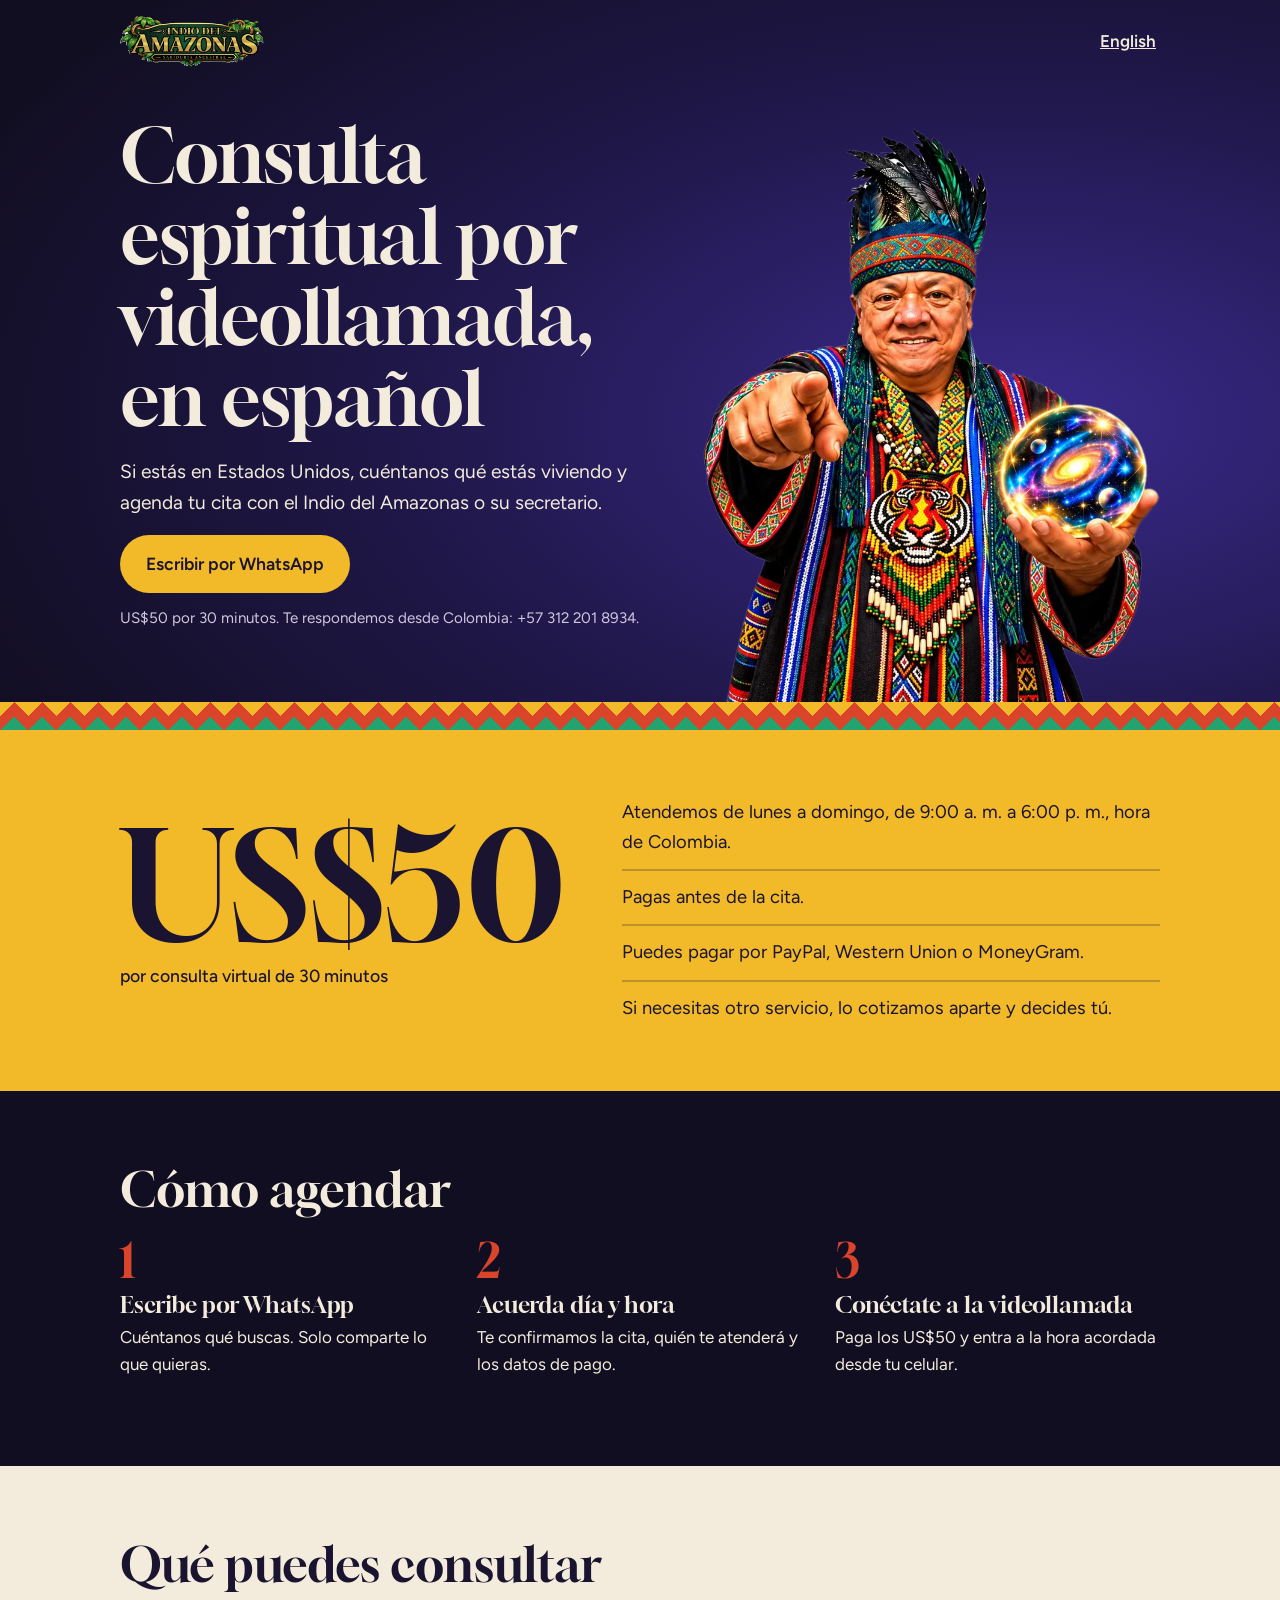
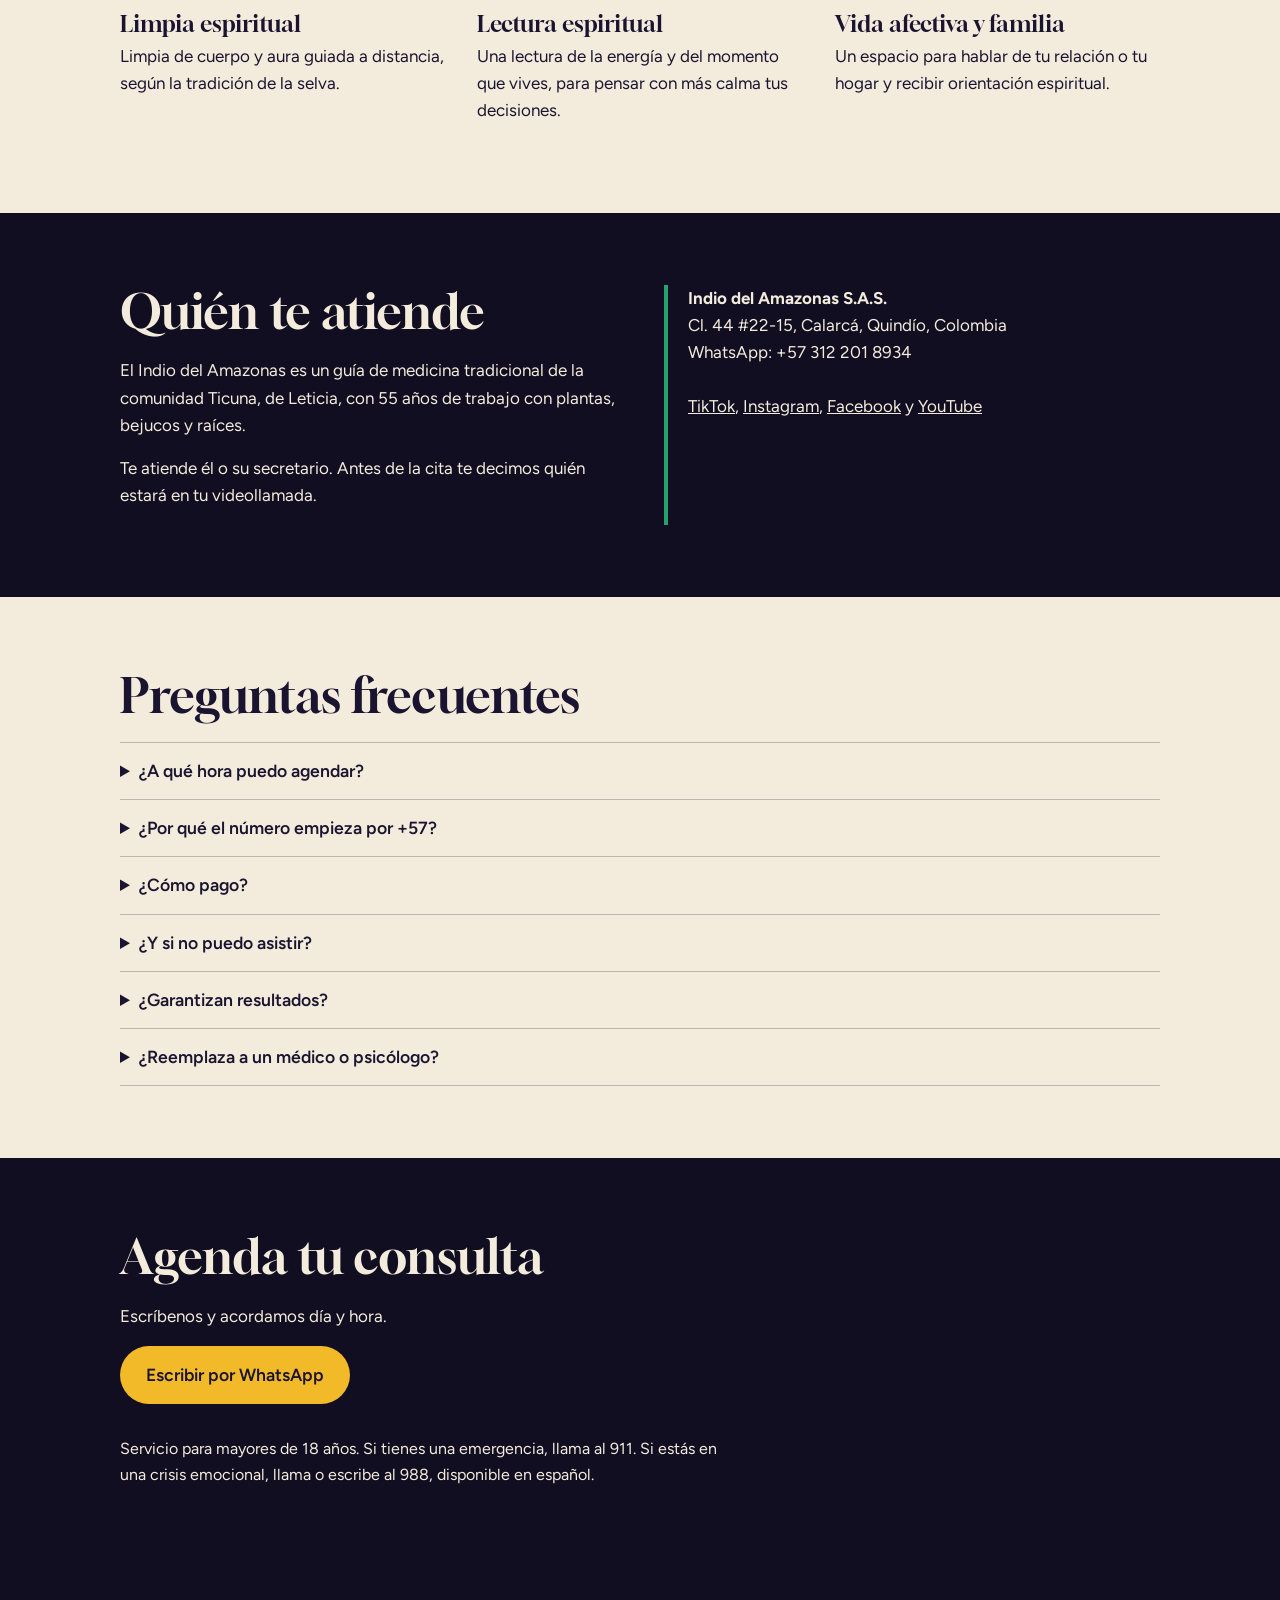
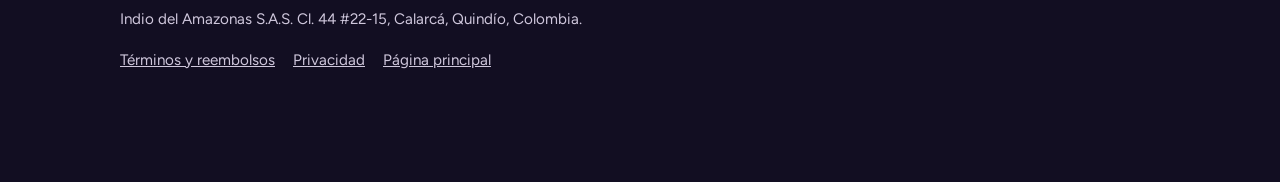
==== consulta-virtual/index.html @ 3871b072 "Agrega duración, horarios e idioma de atención a la landing Co-Authored-By: Claude Opus 5.5 <noreply" ====
<!doctype html>
<html lang="es"><head><meta charset="utf-8"><meta name="viewport" content="width=device-width, initial-scale=1, viewport-fit=cover"><link rel="icon" href="/favicon.ico" sizes="any"><link rel="preconnect" href="https://fonts.googleapis.com"><link rel="preconnect" href="https://fonts.gstatic.com" crossorigin><link href="https://fonts.googleapis.com/css2?family=Gloock&family=Figtree:wght@400;500;600&display=swap" rel="stylesheet"><link rel="stylesheet" href="/consulta-virtual/landing.css">
<script async src="https://www.googletagmanager.com/gtag/js?id=G-R9TDVDB106"></script>
<script>
window.dataLayer=window.dataLayer||[];function gtag(){dataLayer.push(arguments);}
gtag('js',new Date());gtag('config','G-R9TDVDB106');
document.addEventListener('click',function(e){var a=e.target.closest&&e.target.closest('a[href*="wa.me"]');if(!a)return;
gtag('event','contacto_whatsapp',{origen:a.dataset.origen||'landing_us',campana:'US-G1'});});
</script>
<title>Consulta espiritual por videollamada | Indio del Amazonas</title>
<meta name="description" content="Consulta espiritual en español por videollamada para personas en Estados Unidos. US$50 por 30 minutos. Agenda por WhatsApp con el Indio del Amazonas.">
<link rel="canonical" href="https://indiodelamazonas.com/consulta-virtual/">
<link rel="alternate" hreflang="es" href="https://indiodelamazonas.com/consulta-virtual/">
<link rel="alternate" hreflang="en" href="https://indiodelamazonas.com/en/virtual-consultation/">
<meta property="og:title" content="Consulta espiritual por videollamada"><meta property="og:description" content="En español, US$50 por consulta. Agenda por WhatsApp."><meta property="og:image" content="https://indiodelamazonas.com/og-image.jpg"><meta property="og:url" content="https://indiodelamazonas.com/consulta-virtual/"><meta property="og:type" content="website">
</head><body>
<section class="hero"><div class="ancho">
<header class="cabecera"><a href="/"><img src="/consulta-virtual/logo.webp" alt="Indio del Amazonas" width="520" height="188"></a><a class="idioma" href="/en/virtual-consultation/" lang="en" hreflang="en">English</a></header>
<div class="hero-grid">
<div class="hero-txt">
<h1>Consulta espiritual por videollamada, en español</h1>
<p class="lead">Si estás en Estados Unidos, cuéntanos qué estás viviendo y agenda tu cita con el Indio del Amazonas o su secretario.</p>
<a class="btn" data-origen="hero" href="https://wa.me/573122018934?text=Hola%2C%20quiero%20agendar%20una%20consulta%20virtual.%20(US-G1)" target="_blank" rel="noopener">Escribir por WhatsApp</a>
<p class="bajo-btn">US$50 por 30 minutos. Te respondemos desde Colombia: +57 312 201 8934.</p>
</div>
<div class="hero-img"><img src="/consulta-virtual/indio.webp" alt="El Indio del Amazonas con tocado de plumas y collar de chaquira, señalando al frente y sosteniendo una esfera con la imagen de una galaxia" width="760" height="955" fetchpriority="high"></div>
</div></div></section>
<div class="chaquira" aria-hidden="true"></div>
<main>
<section class="precio" aria-label="Precio"><div class="ancho precio-grid">
<p class="cifra">US$50<small>por consulta virtual de 30 minutos</small></p>
<ul><li>Atendemos de lunes a domingo, de 9:00 a. m. a 6:00 p. m., hora de Colombia.</li><li>Pagas antes de la cita.</li><li>Puedes pagar por PayPal, Western Union o MoneyGram.</li><li>Si necesitas otro servicio, lo cotizamos aparte y decides tú.</li></ul>
</div></section>
<section class="seccion"><div class="ancho"><h2>Cómo agendar</h2>
<ol class="pasos">
<li><h3>Escribe por WhatsApp</h3><p>Cuéntanos qué buscas. Solo comparte lo que quieras.</p></li>
<li><h3>Acuerda día y hora</h3><p>Te confirmamos la cita, quién te atenderá y los datos de pago.</p></li>
<li><h3>Conéctate a la videollamada</h3><p>Paga los US$50 y entra a la hora acordada desde tu celular.</p></li>
</ol></div></section>
<section class="seccion claro"><div class="ancho"><h2>Qué puedes consultar</h2>
<div class="temas">
<article><h3>Limpia espiritual</h3><p>Limpia de cuerpo y aura guiada a distancia, según la tradición de la selva.</p></article>
<article><h3>Lectura espiritual</h3><p>Una lectura de la energía y del momento que vives, para pensar con más calma tus decisiones.</p></article>
<article><h3>Vida afectiva y familia</h3><p>Un espacio para hablar de tu relación o tu hogar y recibir orientación espiritual.</p></article>
</div></div></section>
<section class="seccion"><div class="ancho quien">
<div><h2>Quién te atiende</h2>
<p>El Indio del Amazonas es un guía de medicina tradicional de la comunidad Ticuna, de Leticia, con 55 años de trabajo con plantas, bejucos y raíces.</p>
<p>Te atiende él o su secretario. Antes de la cita te decimos quién estará en tu videollamada.</p></div>
<address class="ficha"><strong>Indio del Amazonas S.A.S.</strong>Cl. 44 #22-15, Calarcá, Quindío, Colombia<br>WhatsApp: +57 312 201 8934<br><br>
<a href="https://www.tiktok.com/@indiodelamazonasoficial" target="_blank" rel="noopener">TikTok</a>, <a href="https://www.instagram.com/indiodelamazonasoficial" target="_blank" rel="noopener">Instagram</a>, <a href="https://www.facebook.com/indiodelamazonasoficial" target="_blank" rel="noopener">Facebook</a> y <a href="https://www.youtube.com/@indiodelamazonas" target="_blank" rel="noopener">YouTube</a></address>
</div></section>
<section class="seccion claro"><div class="ancho"><h2>Preguntas frecuentes</h2>
<details><summary>¿A qué hora puedo agendar?</summary><p>De lunes a domingo, entre las 9:00 a. m. y las 6:00 p. m., hora de Colombia. Al agendar te confirmamos la hora en tu ciudad.</p></details>
<details><summary>¿Por qué el número empieza por +57?</summary><p>Es el código de Colombia, donde estamos. Si escribes por WhatsApp con internet, el mensaje no se cobra como llamada internacional.</p></details>
<details><summary>¿Cómo pago?</summary><p>Por PayPal, Western Union o MoneyGram. Te enviamos los datos por WhatsApp cuando la cita esté acordada. Las comisiones del envío las paga quien envía.</p></details>
<details><summary>¿Y si no puedo asistir?</summary><p>Si avisas con 24 horas de anticipación, puedes cambiar la fecha o pedir la devolución. Consulta los <a href="/consulta-virtual/terminos/">términos y reembolsos</a>.</p></details>
<details><summary>¿Garantizan resultados?</summary><p>No. Cada experiencia es personal y no prometemos un resultado específico.</p></details>
<details><summary>¿Reemplaza a un médico o psicólogo?</summary><p>No. Es un acompañamiento espiritual y de bienestar. No diagnostica ni trata enfermedades. No dejes ningún tratamiento médico por esta consulta.</p></details>
</div></section>
<section class="seccion cierre"><div class="ancho"><h2>Agenda tu consulta</h2><p>Escríbenos y acordamos día y hora.</p>
<a class="btn" data-origen="cierre" href="https://wa.me/573122018934?text=Hola%2C%20quiero%20agendar%20una%20consulta%20virtual.%20(US-G1)" target="_blank" rel="noopener">Escribir por WhatsApp</a>
<p class="aviso" style="margin-top:2rem">Servicio para mayores de 18 años. Si tienes una emergencia, llama al 911. Si estás en una crisis emocional, llama o escribe al 988, disponible en español.</p></div></section>
</main>
<footer><div class="ancho"><p>Indio del Amazonas S.A.S. Cl. 44 #22-15, Calarcá, Quindío, Colombia.</p><a href="/consulta-virtual/terminos/">Términos y reembolsos</a><a href="/privacidad/">Privacidad</a><a href="/">Página principal</a></div></footer>
<div class="fijo"><a class="btn" data-origen="fijo_movil" href="https://wa.me/573122018934?text=Hola%2C%20quiero%20agendar%20una%20consulta%20virtual.%20(US-G1)" target="_blank" rel="noopener">Escribir por WhatsApp</a></div>
</body></html>
---- consulta-virtual/landing.css ----
:root{--noche:#120e22;--indigo:#1f1748;--hueso:#f3ecdc;--tinta:#1a1430;--maiz:#f2b928;--achiote:#d9442b;--selva:#22a36f;--suave:#cfc7dc;
--display:"Gloock","Didot",Georgia,serif;--body:"Figtree",system-ui,-apple-system,"Segoe UI",sans-serif}
*{box-sizing:border-box}html{-webkit-text-size-adjust:100%;scroll-behavior:smooth}
body{margin:0;background:var(--noche);color:var(--hueso);font:400 1.0625rem/1.6 var(--body)}
img{display:block;max-width:100%;height:auto}
h1,h2,h3{font-family:var(--display);font-weight:400;line-height:1.1;margin:0}
h2{font-size:clamp(2rem,5vw,3rem);margin-bottom:1.25rem}
h3{font-size:1.45rem;margin-bottom:.4rem}
p{margin:0 0 1rem;max-width:62ch}
a{color:inherit}
:focus-visible{outline:3px solid var(--maiz);outline-offset:3px}
.ancho{width:min(1080px,100%);margin:0 auto;padding:0 20px}
.cabecera{padding:16px 0;display:flex;justify-content:space-between;align-items:center;gap:16px}
.idioma{font-weight:600;padding:10px 4px}
.cabecera img{height:52px;width:auto}
.hero{background:radial-gradient(90% 90% at 80% 60%,#3a2a8c 0%,var(--indigo) 55%,var(--noche) 100%);overflow:hidden}
.hero-grid{display:grid;grid-template-columns:1.1fr .9fr;gap:24px;align-items:end}
.hero-txt{padding:32px 0 72px;align-self:center}
h1{font-size:clamp(2.6rem,6.4vw,4.6rem);margin-bottom:1.1rem}
.lead{font-size:1.2rem;color:var(--hueso)}
.btn{display:inline-block;background:var(--maiz);color:var(--tinta);font-weight:600;font-size:1.1rem;text-decoration:none;padding:15px 26px;border-radius:999px;text-align:center}
.btn:hover{background:#ffd04f}
.bajo-btn{font-size:.95rem;color:var(--suave);margin:.8rem 0 0}
.chaquira{height:28px;background:
 linear-gradient(135deg,var(--maiz) 25%,transparent 25%) 0 0/28px 28px,
 linear-gradient(225deg,var(--maiz) 25%,transparent 25%) 0 0/28px 28px,
 linear-gradient(315deg,var(--selva) 25%,transparent 25%) 14px 0/28px 28px,
 linear-gradient(45deg,var(--selva) 25%,transparent 25%) 14px 0/28px 28px,
 var(--achiote)}
.precio{background:var(--maiz);color:var(--tinta);padding:56px 0}
.precio-grid{display:grid;grid-template-columns:auto 1fr;gap:56px;align-items:center}
.cifra{font-family:var(--display);font-size:clamp(5rem,15vw,9.5rem);line-height:.9}
.cifra small{display:block;font:500 1.1rem/1.3 var(--body);margin-top:.7rem}
.precio ul{list-style:none;margin:0;padding:0;font-size:1.15rem}
.precio li{padding:.75rem 0;border-top:2px solid rgba(26,20,48,.25)}
.precio li:first-child{border-top:0}
.seccion{padding:72px 0}
.claro{background:var(--hueso);color:var(--tinta)}
.pasos{list-style:none;counter-reset:p;margin:0;padding:0;display:grid;grid-template-columns:repeat(3,1fr);gap:32px}
.pasos li{counter-increment:p}
.pasos li::before{content:counter(p);display:block;font-family:var(--display);font-size:3rem;line-height:1;color:var(--achiote);margin-bottom:.5rem}
.temas{display:grid;grid-template-columns:repeat(3,1fr);gap:32px}
.quien{display:grid;grid-template-columns:1fr 1fr;gap:48px}
.ficha{font-style:normal;border-left:4px solid var(--selva);padding-left:20px}
.ficha strong{display:block}
details{border-top:1px solid rgba(26,20,48,.25);padding:14px 0}
details:last-of-type{border-bottom:1px solid rgba(26,20,48,.25)}
summary{cursor:pointer;font-weight:600;font-size:1.1rem}
details p{margin:.6rem 0 .2rem}
.aviso{font-size:1rem}
.cierre{text-align:left}
footer{padding:32px 0 110px;font-size:.95rem;color:var(--suave)}
footer a{margin-right:18px}
.fijo{display:none}
.legal{padding:40px 0 80px}.legal h1{font-size:clamp(2.2rem,6vw,3.2rem)}
.legal h2{font-size:1.5rem;margin:2rem 0 .6rem}
.legal li{margin-bottom:.5rem;max-width:62ch}
@media (max-width:760px){
 .hero-grid,.precio-grid,.quien{grid-template-columns:1fr}
 .hero-txt{padding:12px 0 8px}
 .hero-img{width:min(340px,86%);margin:8px auto 0}
 .precio-grid{gap:24px}
 .pasos,.temas{grid-template-columns:1fr;gap:28px}
 .seccion{padding:52px 0}
 .hero-txt .btn{display:none}
 .fijo{display:block;position:fixed;left:0;right:0;bottom:0;z-index:5;padding:10px 16px calc(10px + env(safe-area-inset-bottom));background:var(--noche);border-top:1px solid rgba(243,236,220,.2)}
 .fijo .btn{display:block}
}
@media (prefers-reduced-motion:reduce){html{scroll-behavior:auto}}
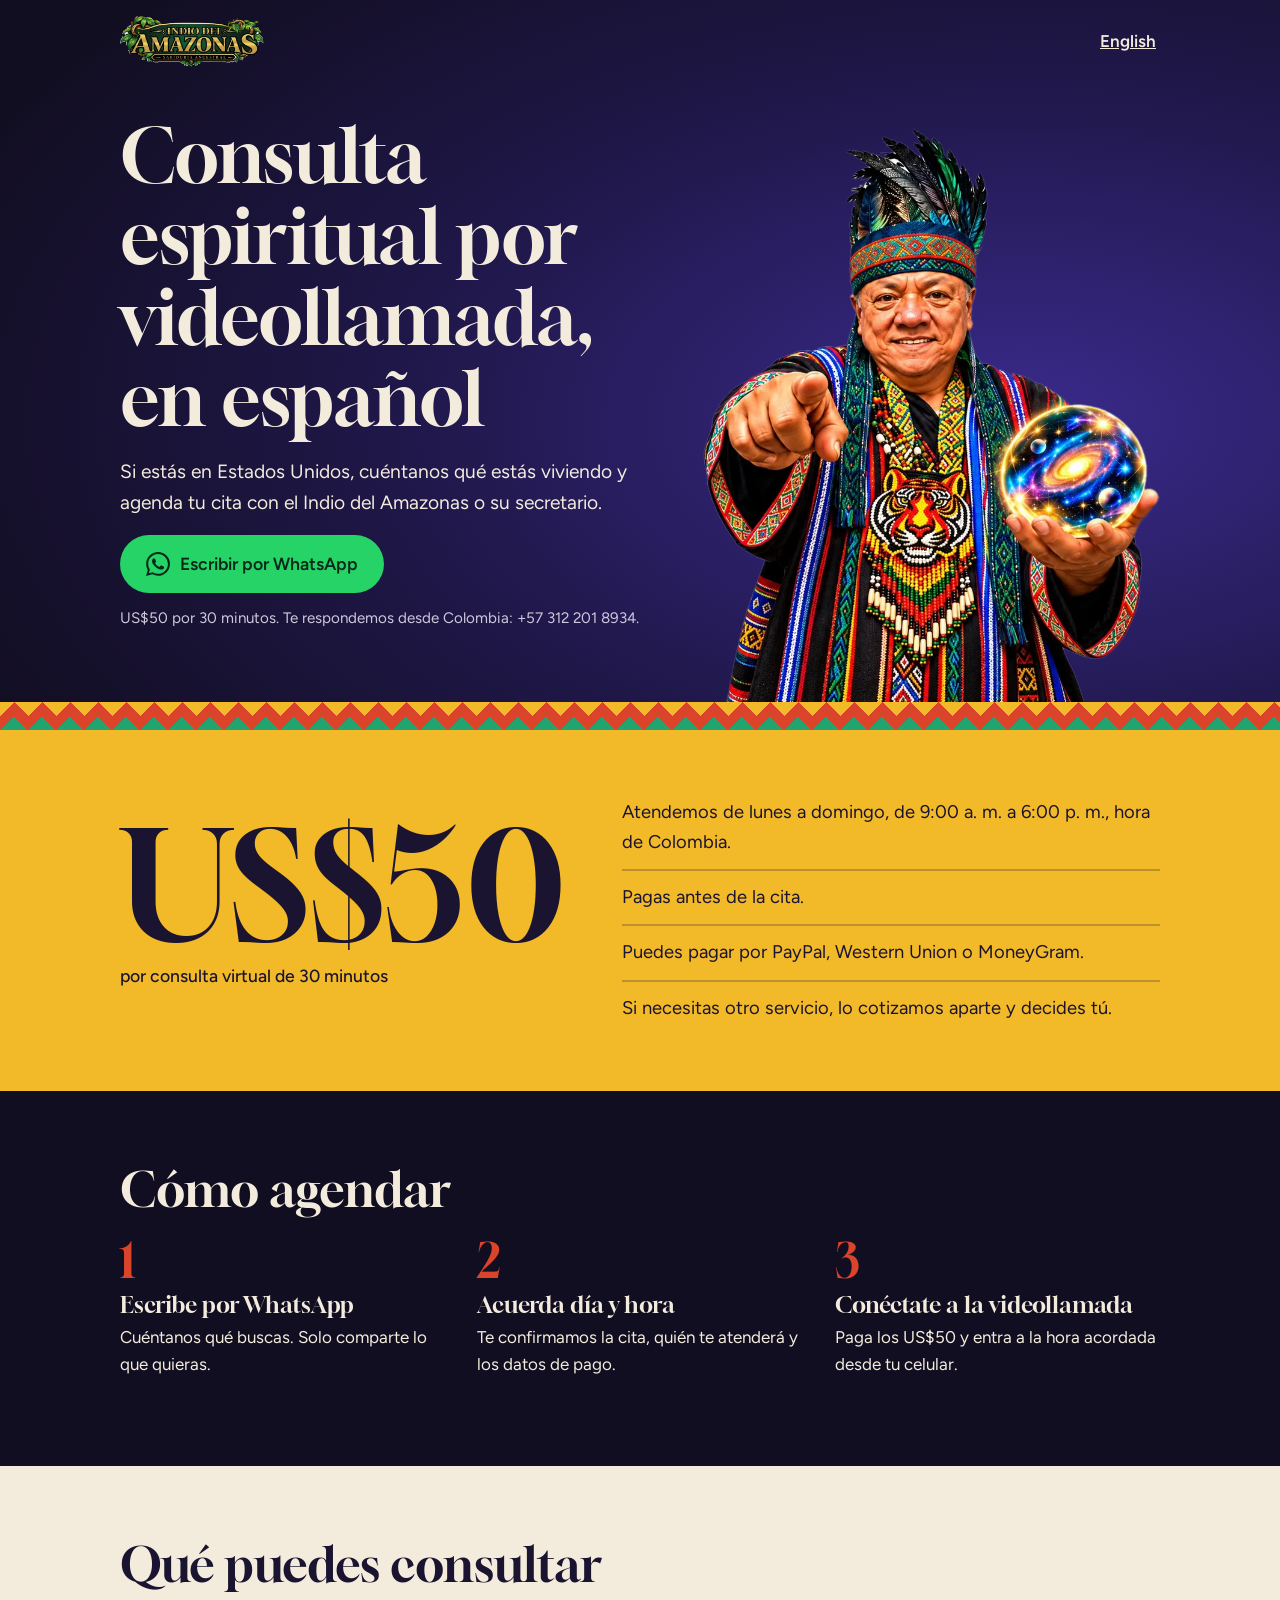
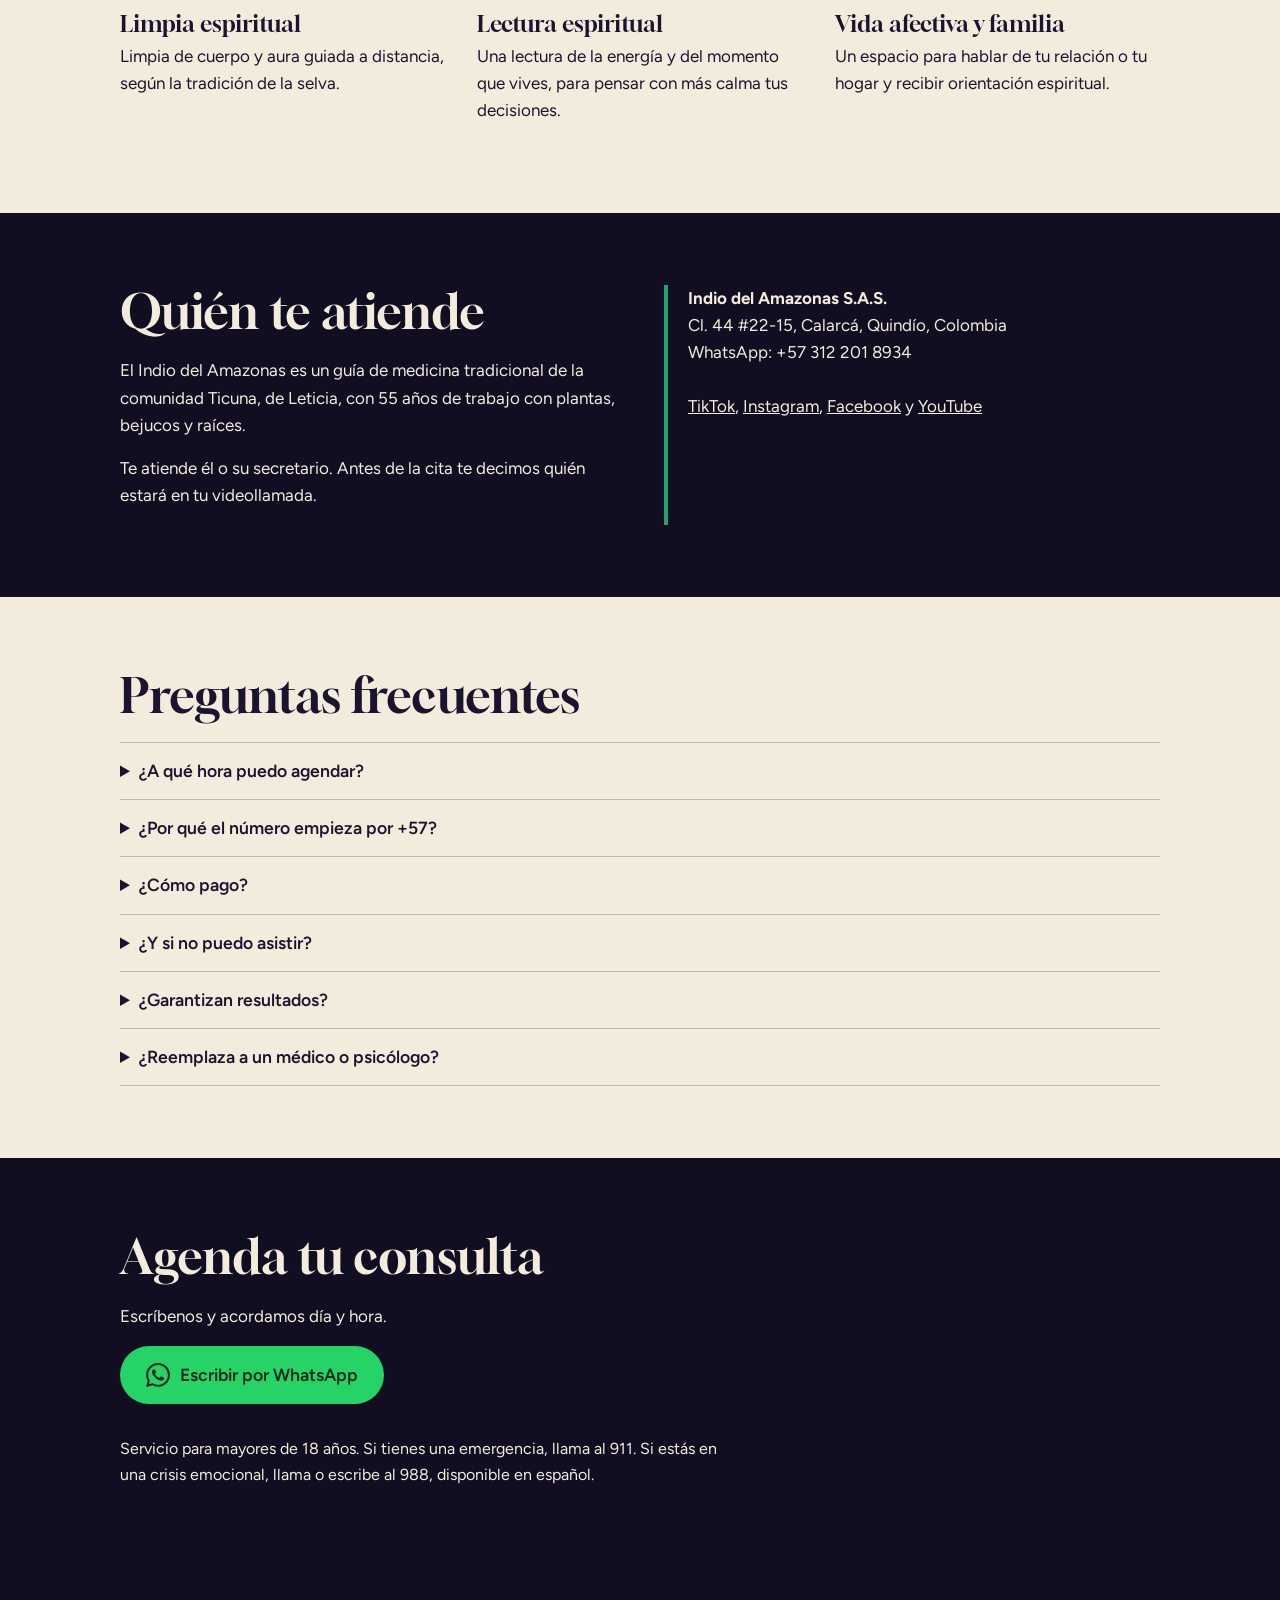
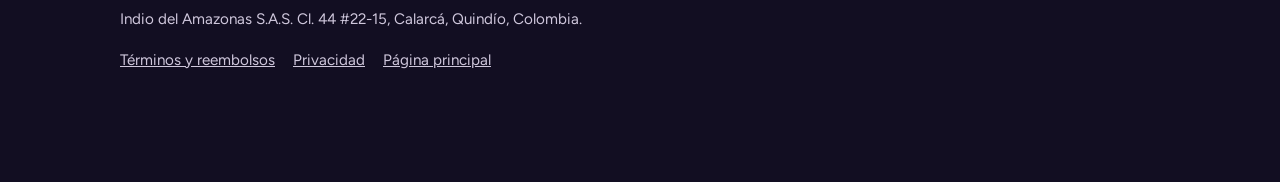
==== commit d4cd3def: "Botones de WhatsApp en verde con ícono en la landing de consulta virtual Co-Authored-By: Claude Opus" ====
--- a/consulta-virtual/index.html
+++ b/consulta-virtual/index.html
@@ -1,11 +1,45 @@
 <!doctype html>
-<html lang="es"><head><meta charset="utf-8"><meta name="viewport" content="width=device-width, initial-scale=1, viewport-fit=cover"><link rel="icon" href="/favicon.ico" sizes="any"><link rel="preconnect" href="https://fonts.googleapis.com"><link rel="preconnect" href="https://fonts.gstatic.com" crossorigin><link href="https://fonts.googleapis.com/css2?family=Gloock&family=Figtree:wght@400;500;600&display=swap" rel="stylesheet"><link rel="stylesheet" href="/consulta-virtual/landing.css">
-<script async src="https://www.googletagmanager.com/gtag/js?id=G-R9TDVDB106"></script>
+<html lang="es"><head>
+<!-- Google Tag Manager -->
 <script>
-window.dataLayer=window.dataLayer||[];function gtag(){dataLayer.push(arguments);}
-gtag('js',new Date());gtag('config','G-R9TDVDB106');
-document.addEventListener('click',function(e){var a=e.target.closest&&e.target.closest('a[href*="wa.me"]');if(!a)return;
-gtag('event','contacto_whatsapp',{origen:a.dataset.origen||'landing_us',campana:'US-G1'});});
+(function(w,d,s,l,i){
+  w[l]=w[l]||[];
+  w[l].push({'gtm.start':new Date().getTime(),event:'gtm.js'});
+  var f=d.getElementsByTagName(s)[0],
+      j=d.createElement(s),
+      dl=l!='dataLayer'?'&l='+l:'';
+  j.async=true;
+  j.src='https://www.googletagmanager.com/gtm.js?id='+i+dl;
+  f.parentNode.insertBefore(j,f);
+})(window,document,'script','dataLayer','GTM-WGWQJXWX');
+</script>
+<!-- End Google Tag Manager -->
+<meta charset="utf-8"><meta name="viewport" content="width=device-width, initial-scale=1, viewport-fit=cover"><link rel="icon" href="/favicon.ico" sizes="any"><link rel="preconnect" href="https://fonts.googleapis.com"><link rel="preconnect" href="https://fonts.gstatic.com" crossorigin><link href="https://fonts.googleapis.com/css2?family=Gloock&family=Figtree:wght@400;500;600&display=swap" rel="stylesheet"><link rel="stylesheet" href="/consulta-virtual/landing.css">
+<!-- Medición de WhatsApp mediante Google Tag Manager -->
+<script>
+window.dataLayer = window.dataLayer || [];
+
+document.addEventListener('click', function(e) {
+    var enlace = e.target.closest &&
+                 e.target.closest('a[href]');
+
+    if (!enlace) return;
+
+    var url = enlace.href;
+
+    if (
+        !url.includes('wa.me/') &&
+        !url.includes('api.whatsapp.com/')
+    ) return;
+
+    window.dataLayer.push({
+        event: 'contacto_whatsapp',
+        origen: enlace.dataset.origen || 'landing_us',
+        campana: 'US-G1',
+        enlace_url: url
+    });
+
+}, true);
 </script>
 <title>Consulta espiritual por videollamada | Indio del Amazonas</title>
 <meta name="description" content="Consulta espiritual en español por videollamada para personas en Estados Unidos. US$50 por 30 minutos. Agenda por WhatsApp con el Indio del Amazonas.">
@@ -14,13 +48,23 @@
 <link rel="alternate" hreflang="en" href="https://indiodelamazonas.com/en/virtual-consultation/">
 <meta property="og:title" content="Consulta espiritual por videollamada"><meta property="og:description" content="En español, US$50 por consulta. Agenda por WhatsApp."><meta property="og:image" content="https://indiodelamazonas.com/og-image.jpg"><meta property="og:url" content="https://indiodelamazonas.com/consulta-virtual/"><meta property="og:type" content="website">
 </head><body>
+<!-- Google Tag Manager (noscript) -->
+<noscript>
+  <iframe
+    src="https://www.googletagmanager.com/ns.html?id=GTM-WGWQJXWX"
+    height="0"
+    width="0"
+    style="display:none;visibility:hidden">
+  </iframe>
+</noscript>
+<!-- End Google Tag Manager (noscript) -->
 <section class="hero"><div class="ancho">
 <header class="cabecera"><a href="/"><img src="/consulta-virtual/logo.webp" alt="Indio del Amazonas" width="520" height="188"></a><a class="idioma" href="/en/virtual-consultation/" lang="en" hreflang="en">English</a></header>
 <div class="hero-grid">
 <div class="hero-txt">
 <h1>Consulta espiritual por videollamada, en español</h1>
 <p class="lead">Si estás en Estados Unidos, cuéntanos qué estás viviendo y agenda tu cita con el Indio del Amazonas o su secretario.</p>
-<a class="btn" data-origen="hero" href="https://wa.me/573122018934?text=Hola%2C%20quiero%20agendar%20una%20consulta%20virtual.%20(US-G1)" target="_blank" rel="noopener">Escribir por WhatsApp</a>
+<a class="btn btn-wa" data-origen="hero" href="https://wa.me/573122018934?text=Hola%2C%20quiero%20agendar%20una%20consulta%20virtual.%20(US-G1)" target="_blank" rel="noopener"><svg viewBox="0 0 24 24" aria-hidden="true" focusable="false"><path d="M17.472 14.382c-.297-.149-1.758-.867-2.03-.967-.273-.099-.471-.148-.67.15-.197.297-.767.966-.94 1.164-.173.199-.347.223-.644.075-.297-.15-1.255-.463-2.39-1.475-.883-.788-1.48-1.761-1.653-2.059-.173-.297-.018-.458.13-.606.134-.133.298-.347.446-.52.149-.174.198-.298.298-.497.099-.198.05-.371-.025-.52-.075-.149-.669-1.612-.916-2.207-.242-.579-.487-.5-.669-.51-.173-.008-.371-.01-.57-.01-.198 0-.52.074-.792.372-.272.297-1.04 1.016-1.04 2.479 0 1.462 1.065 2.875 1.213 3.074.149.198 2.096 3.2 5.077 4.487.709.306 1.262.489 1.694.625.712.227 1.36.195 1.871.118.571-.085 1.758-.719 2.006-1.413.248-.694.248-1.289.173-1.413-.074-.124-.272-.198-.57-.347m-5.421 7.403h-.004a9.87 9.87 0 01-5.031-1.378l-.361-.214-3.741.982.998-3.648-.235-.374a9.86 9.86 0 01-1.51-5.26c.001-5.45 4.436-9.884 9.888-9.884 2.64 0 5.122 1.03 6.988 2.898a9.825 9.825 0 012.893 6.994c-.003 5.45-4.437 9.884-9.885 9.884m8.413-18.297A11.815 11.815 0 0012.05 0C5.495 0 .16 5.335.157 11.892c0 2.096.547 4.142 1.588 5.945L.057 24l6.305-1.654a11.882 11.882 0 005.683 1.448h.005c6.554 0 11.89-5.335 11.893-11.893a11.821 11.821 0 00-3.48-8.413Z"/></svg><span>Escribir por WhatsApp</span></a>
 <p class="bajo-btn">US$50 por 30 minutos. Te respondemos desde Colombia: +57 312 201 8934.</p>
 </div>
 <div class="hero-img"><img src="/consulta-virtual/indio.webp" alt="El Indio del Amazonas con tocado de plumas y collar de chaquira, señalando al frente y sosteniendo una esfera con la imagen de una galaxia" width="760" height="955" fetchpriority="high"></div>
@@ -59,9 +103,9 @@
 <details><summary>¿Reemplaza a un médico o psicólogo?</summary><p>No. Es un acompañamiento espiritual y de bienestar. No diagnostica ni trata enfermedades. No dejes ningún tratamiento médico por esta consulta.</p></details>
 </div></section>
 <section class="seccion cierre"><div class="ancho"><h2>Agenda tu consulta</h2><p>Escríbenos y acordamos día y hora.</p>
-<a class="btn" data-origen="cierre" href="https://wa.me/573122018934?text=Hola%2C%20quiero%20agendar%20una%20consulta%20virtual.%20(US-G1)" target="_blank" rel="noopener">Escribir por WhatsApp</a>
+<a class="btn btn-wa" data-origen="cierre" href="https://wa.me/573122018934?text=Hola%2C%20quiero%20agendar%20una%20consulta%20virtual.%20(US-G1)" target="_blank" rel="noopener"><svg viewBox="0 0 24 24" aria-hidden="true" focusable="false"><path d="M17.472 14.382c-.297-.149-1.758-.867-2.03-.967-.273-.099-.471-.148-.67.15-.197.297-.767.966-.94 1.164-.173.199-.347.223-.644.075-.297-.15-1.255-.463-2.39-1.475-.883-.788-1.48-1.761-1.653-2.059-.173-.297-.018-.458.13-.606.134-.133.298-.347.446-.52.149-.174.198-.298.298-.497.099-.198.05-.371-.025-.52-.075-.149-.669-1.612-.916-2.207-.242-.579-.487-.5-.669-.51-.173-.008-.371-.01-.57-.01-.198 0-.52.074-.792.372-.272.297-1.04 1.016-1.04 2.479 0 1.462 1.065 2.875 1.213 3.074.149.198 2.096 3.2 5.077 4.487.709.306 1.262.489 1.694.625.712.227 1.36.195 1.871.118.571-.085 1.758-.719 2.006-1.413.248-.694.248-1.289.173-1.413-.074-.124-.272-.198-.57-.347m-5.421 7.403h-.004a9.87 9.87 0 01-5.031-1.378l-.361-.214-3.741.982.998-3.648-.235-.374a9.86 9.86 0 01-1.51-5.26c.001-5.45 4.436-9.884 9.888-9.884 2.64 0 5.122 1.03 6.988 2.898a9.825 9.825 0 012.893 6.994c-.003 5.45-4.437 9.884-9.885 9.884m8.413-18.297A11.815 11.815 0 0012.05 0C5.495 0 .16 5.335.157 11.892c0 2.096.547 4.142 1.588 5.945L.057 24l6.305-1.654a11.882 11.882 0 005.683 1.448h.005c6.554 0 11.89-5.335 11.893-11.893a11.821 11.821 0 00-3.48-8.413Z"/></svg><span>Escribir por WhatsApp</span></a>
 <p class="aviso" style="margin-top:2rem">Servicio para mayores de 18 años. Si tienes una emergencia, llama al 911. Si estás en una crisis emocional, llama o escribe al 988, disponible en español.</p></div></section>
 </main>
 <footer><div class="ancho"><p>Indio del Amazonas S.A.S. Cl. 44 #22-15, Calarcá, Quindío, Colombia.</p><a href="/consulta-virtual/terminos/">Términos y reembolsos</a><a href="/privacidad/">Privacidad</a><a href="/">Página principal</a></div></footer>
-<div class="fijo"><a class="btn" data-origen="fijo_movil" href="https://wa.me/573122018934?text=Hola%2C%20quiero%20agendar%20una%20consulta%20virtual.%20(US-G1)" target="_blank" rel="noopener">Escribir por WhatsApp</a></div>
+<div class="fijo"><a class="btn btn-wa" data-origen="fijo_movil" href="https://wa.me/573122018934?text=Hola%2C%20quiero%20agendar%20una%20consulta%20virtual.%20(US-G1)" target="_blank" rel="noopener"><svg viewBox="0 0 24 24" aria-hidden="true" focusable="false"><path d="M17.472 14.382c-.297-.149-1.758-.867-2.03-.967-.273-.099-.471-.148-.67.15-.197.297-.767.966-.94 1.164-.173.199-.347.223-.644.075-.297-.15-1.255-.463-2.39-1.475-.883-.788-1.48-1.761-1.653-2.059-.173-.297-.018-.458.13-.606.134-.133.298-.347.446-.52.149-.174.198-.298.298-.497.099-.198.05-.371-.025-.52-.075-.149-.669-1.612-.916-2.207-.242-.579-.487-.5-.669-.51-.173-.008-.371-.01-.57-.01-.198 0-.52.074-.792.372-.272.297-1.04 1.016-1.04 2.479 0 1.462 1.065 2.875 1.213 3.074.149.198 2.096 3.2 5.077 4.487.709.306 1.262.489 1.694.625.712.227 1.36.195 1.871.118.571-.085 1.758-.719 2.006-1.413.248-.694.248-1.289.173-1.413-.074-.124-.272-.198-.57-.347m-5.421 7.403h-.004a9.87 9.87 0 01-5.031-1.378l-.361-.214-3.741.982.998-3.648-.235-.374a9.86 9.86 0 01-1.51-5.26c.001-5.45 4.436-9.884 9.888-9.884 2.64 0 5.122 1.03 6.988 2.898a9.825 9.825 0 012.893 6.994c-.003 5.45-4.437 9.884-9.885 9.884m8.413-18.297A11.815 11.815 0 0012.05 0C5.495 0 .16 5.335.157 11.892c0 2.096.547 4.142 1.588 5.945L.057 24l6.305-1.654a11.882 11.882 0 005.683 1.448h.005c6.554 0 11.89-5.335 11.893-11.893a11.821 11.821 0 00-3.48-8.413Z"/></svg><span>Escribir por WhatsApp</span></a></div>
 </body></html>
--- a/consulta-virtual/landing.css
+++ b/consulta-virtual/landing.css
@@ -20,6 +20,9 @@
 .lead{font-size:1.2rem;color:var(--hueso)}
 .btn{display:inline-block;background:var(--maiz);color:var(--tinta);font-weight:600;font-size:1.1rem;text-decoration:none;padding:15px 26px;border-radius:999px;text-align:center}
 .btn:hover{background:#ffd04f}
+.btn-wa{display:inline-flex;align-items:center;justify-content:center;gap:10px;background:#25d366;color:#08291a}
+.btn-wa:hover{background:#1ebe5b}
+.btn-wa svg{width:24px;height:24px;flex:none;fill:currentColor}
 .bajo-btn{font-size:.95rem;color:var(--suave);margin:.8rem 0 0}
 .chaquira{height:28px;background:
  linear-gradient(135deg,var(--maiz) 25%,transparent 25%) 0 0/28px 28px,
@@ -65,5 +68,6 @@
  .hero-txt .btn{display:none}
  .fijo{display:block;position:fixed;left:0;right:0;bottom:0;z-index:5;padding:10px 16px calc(10px + env(safe-area-inset-bottom));background:var(--noche);border-top:1px solid rgba(243,236,220,.2)}
  .fijo .btn{display:block}
+ .fijo .btn-wa{display:flex}
 }
 @media (prefers-reduced-motion:reduce){html{scroll-behavior:auto}}
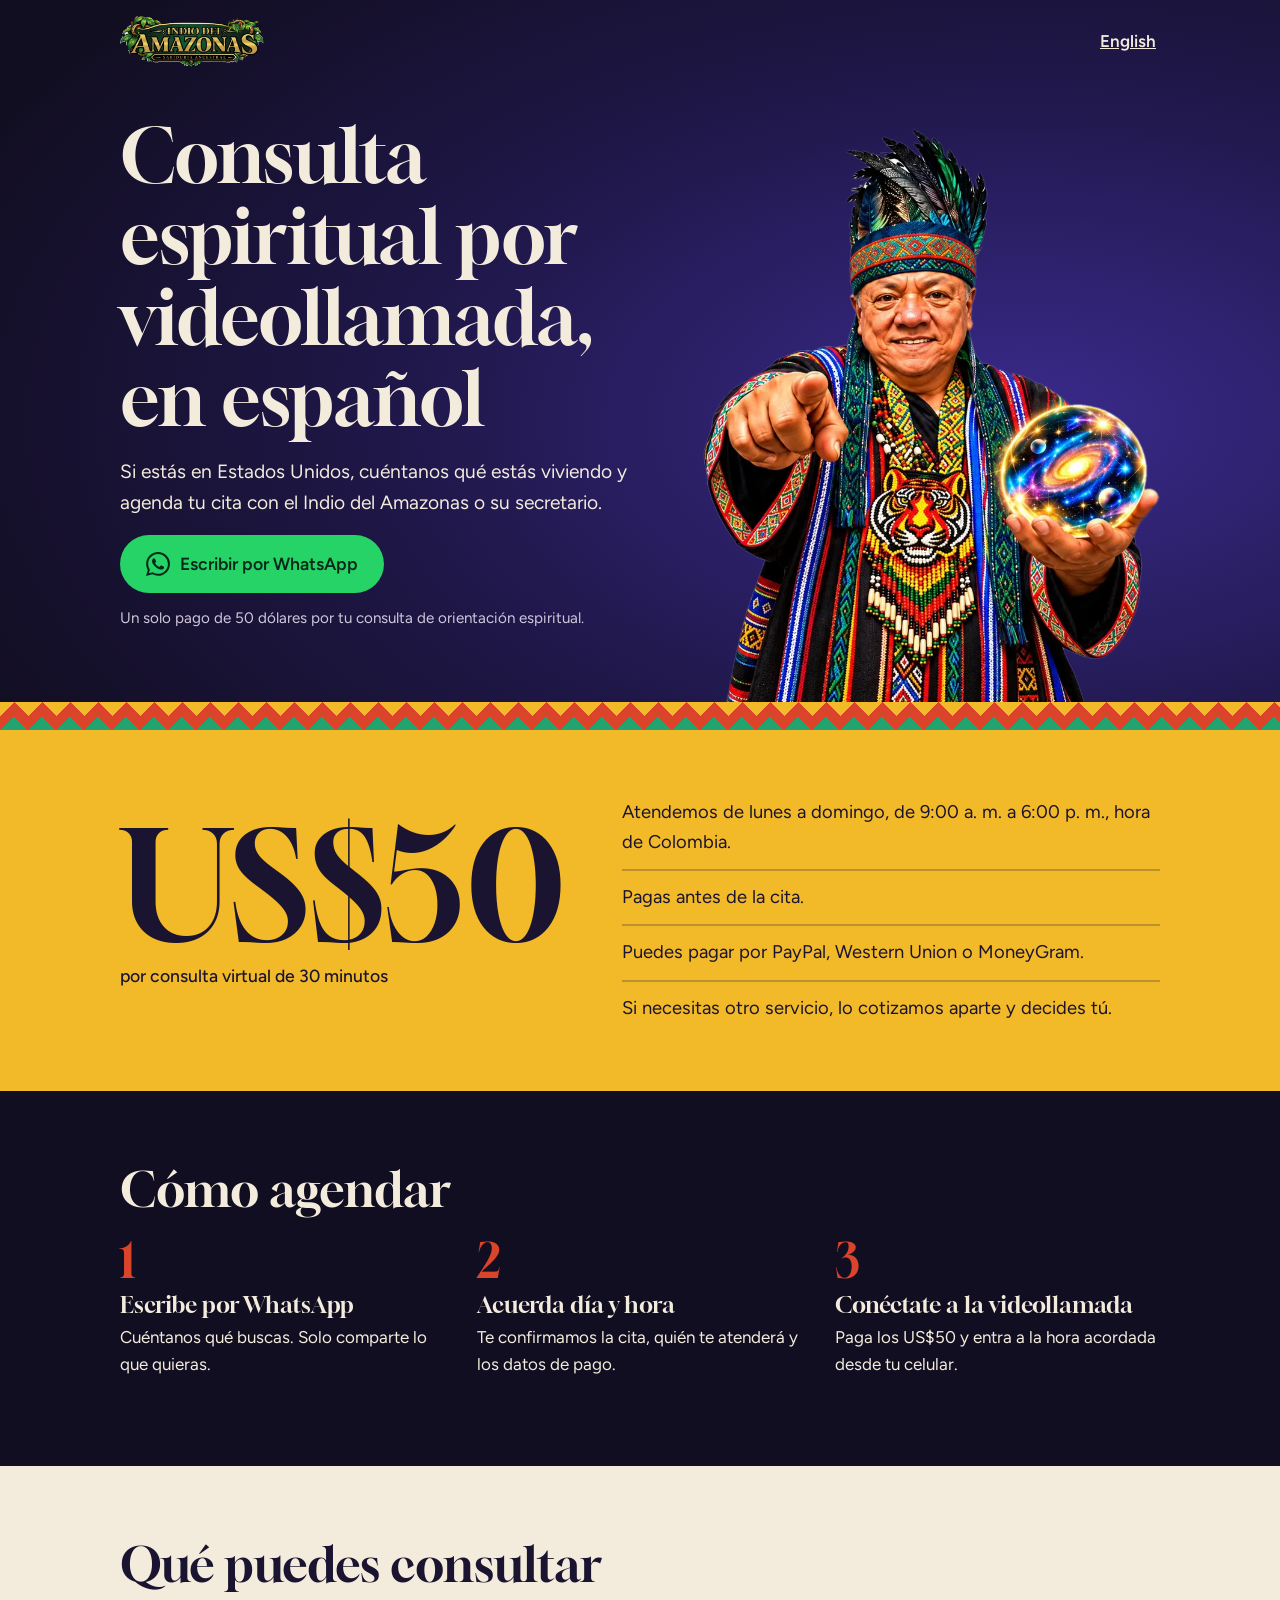
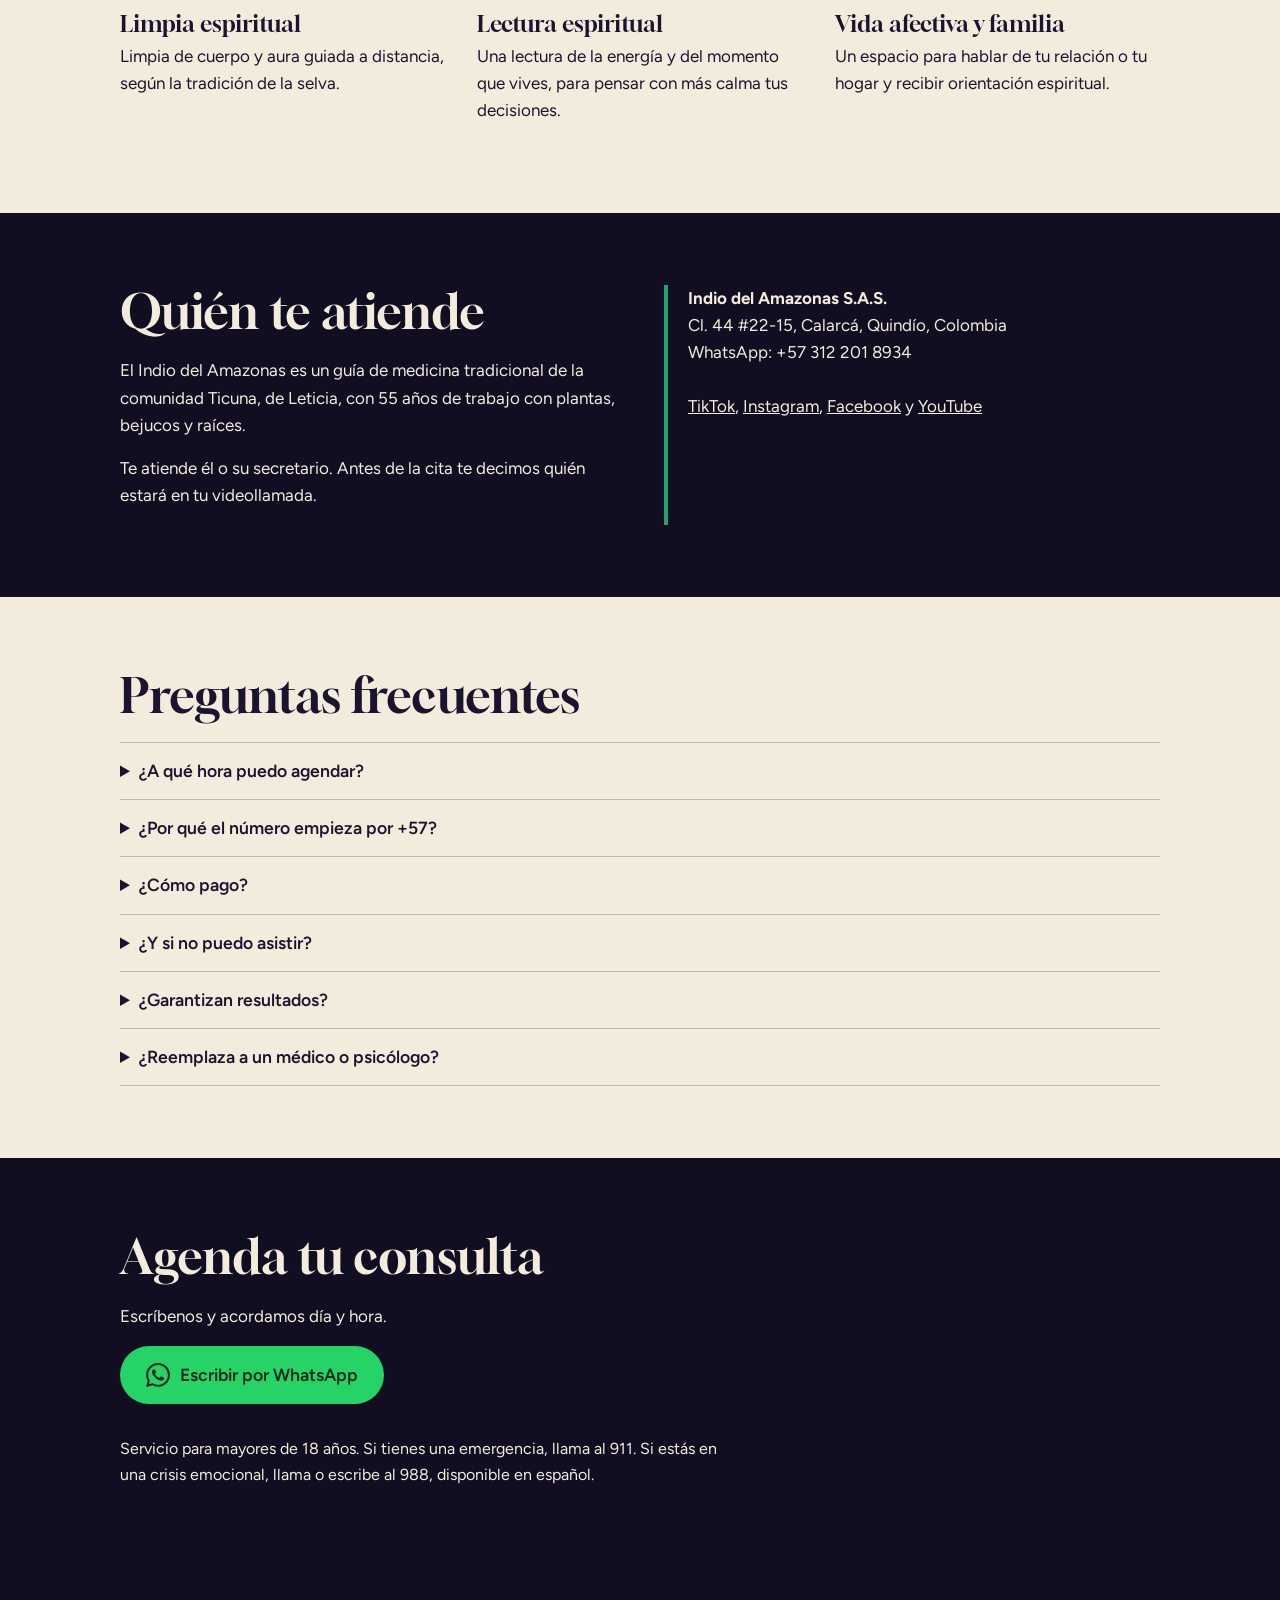
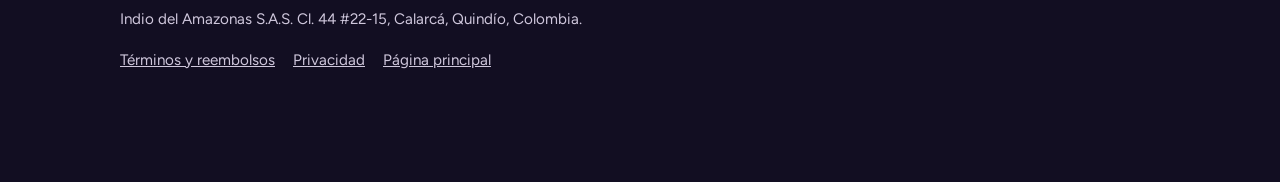
==== commit 69612557: "Cambia el texto bajo el botón principal en ambas landings Co-Authored-By: Claude Opus 5.5 <noreply@a" ====
--- a/consulta-virtual/index.html
+++ b/consulta-virtual/index.html
@@ -65,7 +65,7 @@
 <h1>Consulta espiritual por videollamada, en español</h1>
 <p class="lead">Si estás en Estados Unidos, cuéntanos qué estás viviendo y agenda tu cita con el Indio del Amazonas o su secretario.</p>
 <a class="btn btn-wa" data-origen="hero" href="https://wa.me/573122018934?text=Hola%2C%20quiero%20agendar%20una%20consulta%20virtual.%20(US-G1)" target="_blank" rel="noopener"><svg viewBox="0 0 24 24" aria-hidden="true" focusable="false"><path d="M17.472 14.382c-.297-.149-1.758-.867-2.03-.967-.273-.099-.471-.148-.67.15-.197.297-.767.966-.94 1.164-.173.199-.347.223-.644.075-.297-.15-1.255-.463-2.39-1.475-.883-.788-1.48-1.761-1.653-2.059-.173-.297-.018-.458.13-.606.134-.133.298-.347.446-.52.149-.174.198-.298.298-.497.099-.198.05-.371-.025-.52-.075-.149-.669-1.612-.916-2.207-.242-.579-.487-.5-.669-.51-.173-.008-.371-.01-.57-.01-.198 0-.52.074-.792.372-.272.297-1.04 1.016-1.04 2.479 0 1.462 1.065 2.875 1.213 3.074.149.198 2.096 3.2 5.077 4.487.709.306 1.262.489 1.694.625.712.227 1.36.195 1.871.118.571-.085 1.758-.719 2.006-1.413.248-.694.248-1.289.173-1.413-.074-.124-.272-.198-.57-.347m-5.421 7.403h-.004a9.87 9.87 0 01-5.031-1.378l-.361-.214-3.741.982.998-3.648-.235-.374a9.86 9.86 0 01-1.51-5.26c.001-5.45 4.436-9.884 9.888-9.884 2.64 0 5.122 1.03 6.988 2.898a9.825 9.825 0 012.893 6.994c-.003 5.45-4.437 9.884-9.885 9.884m8.413-18.297A11.815 11.815 0 0012.05 0C5.495 0 .16 5.335.157 11.892c0 2.096.547 4.142 1.588 5.945L.057 24l6.305-1.654a11.882 11.882 0 005.683 1.448h.005c6.554 0 11.89-5.335 11.893-11.893a11.821 11.821 0 00-3.48-8.413Z"/></svg><span>Escribir por WhatsApp</span></a>
-<p class="bajo-btn">US$50 por 30 minutos. Te respondemos desde Colombia: +57 312 201 8934.</p>
+<p class="bajo-btn">Un solo pago de 50 dólares por tu consulta de orientación espiritual.</p>
 </div>
 <div class="hero-img"><img src="/consulta-virtual/indio.webp" alt="El Indio del Amazonas con tocado de plumas y collar de chaquira, señalando al frente y sosteniendo una esfera con la imagen de una galaxia" width="760" height="955" fetchpriority="high"></div>
 </div></div></section>
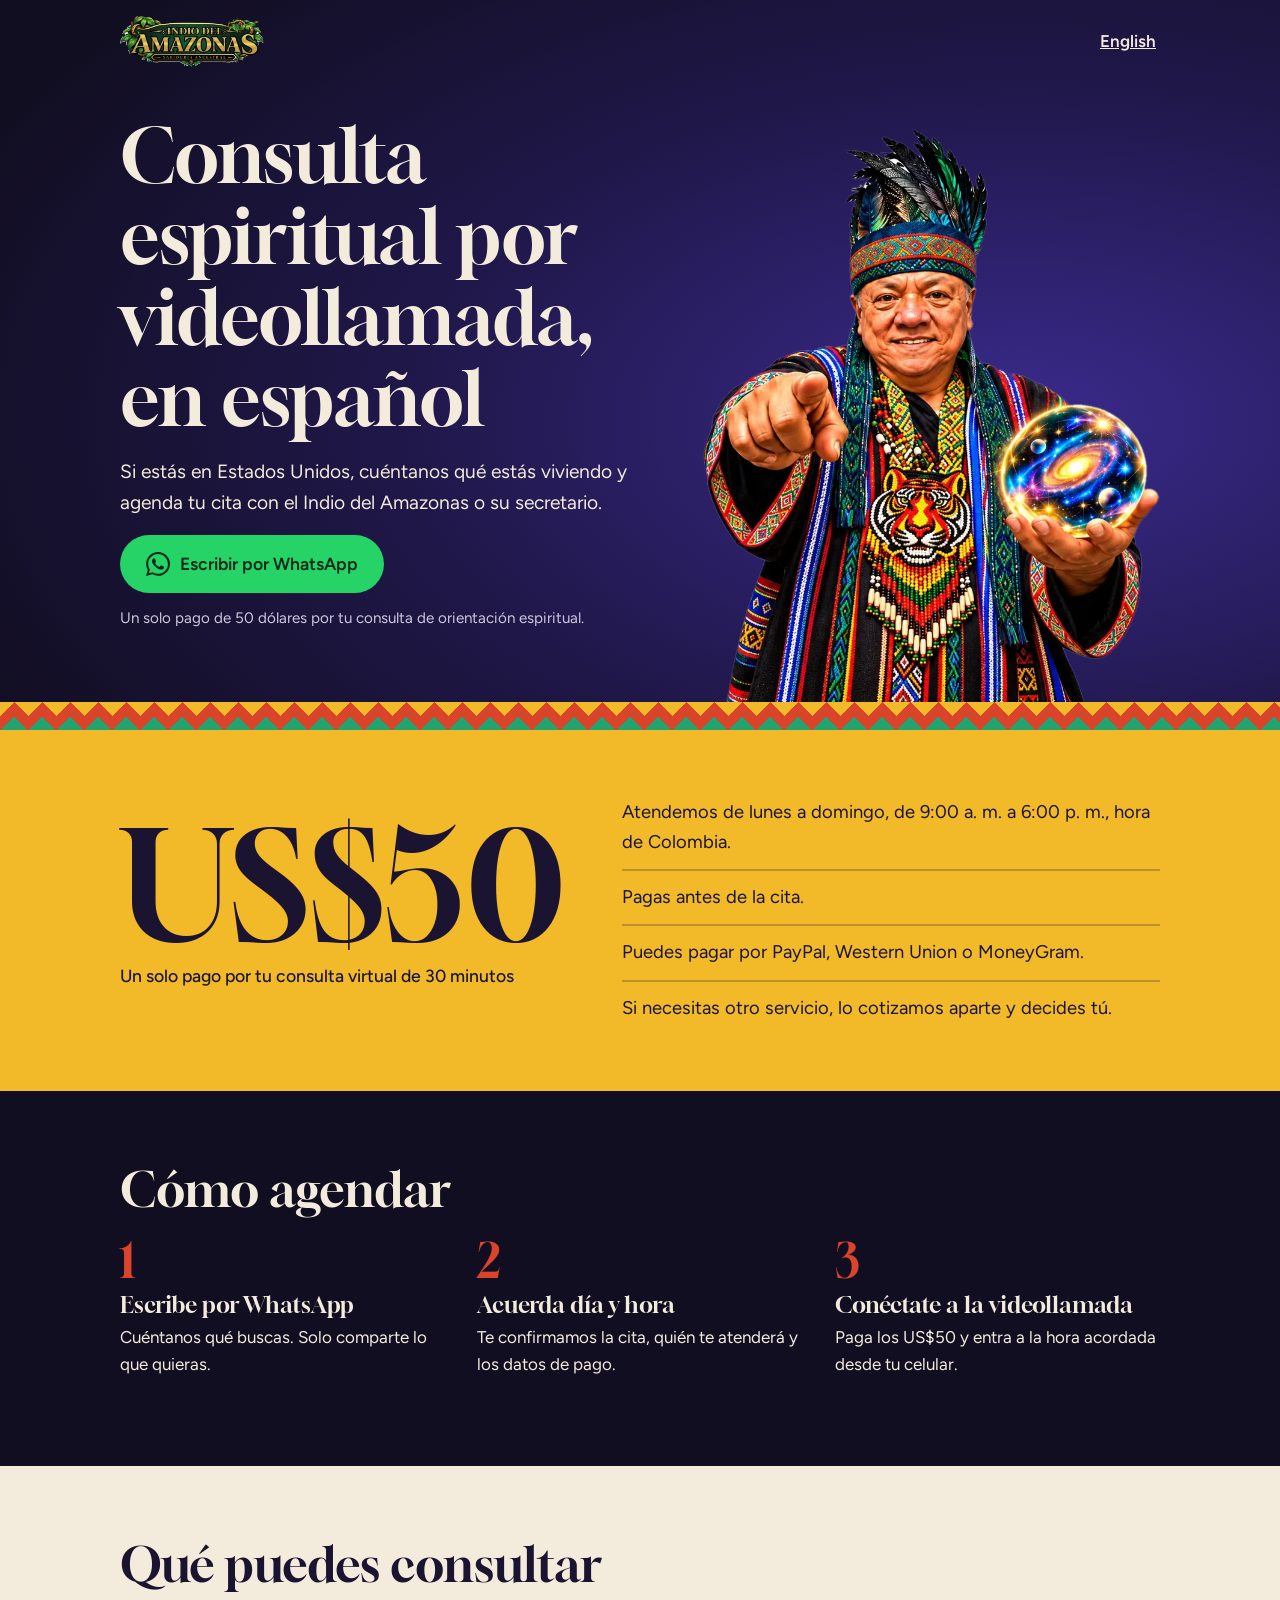
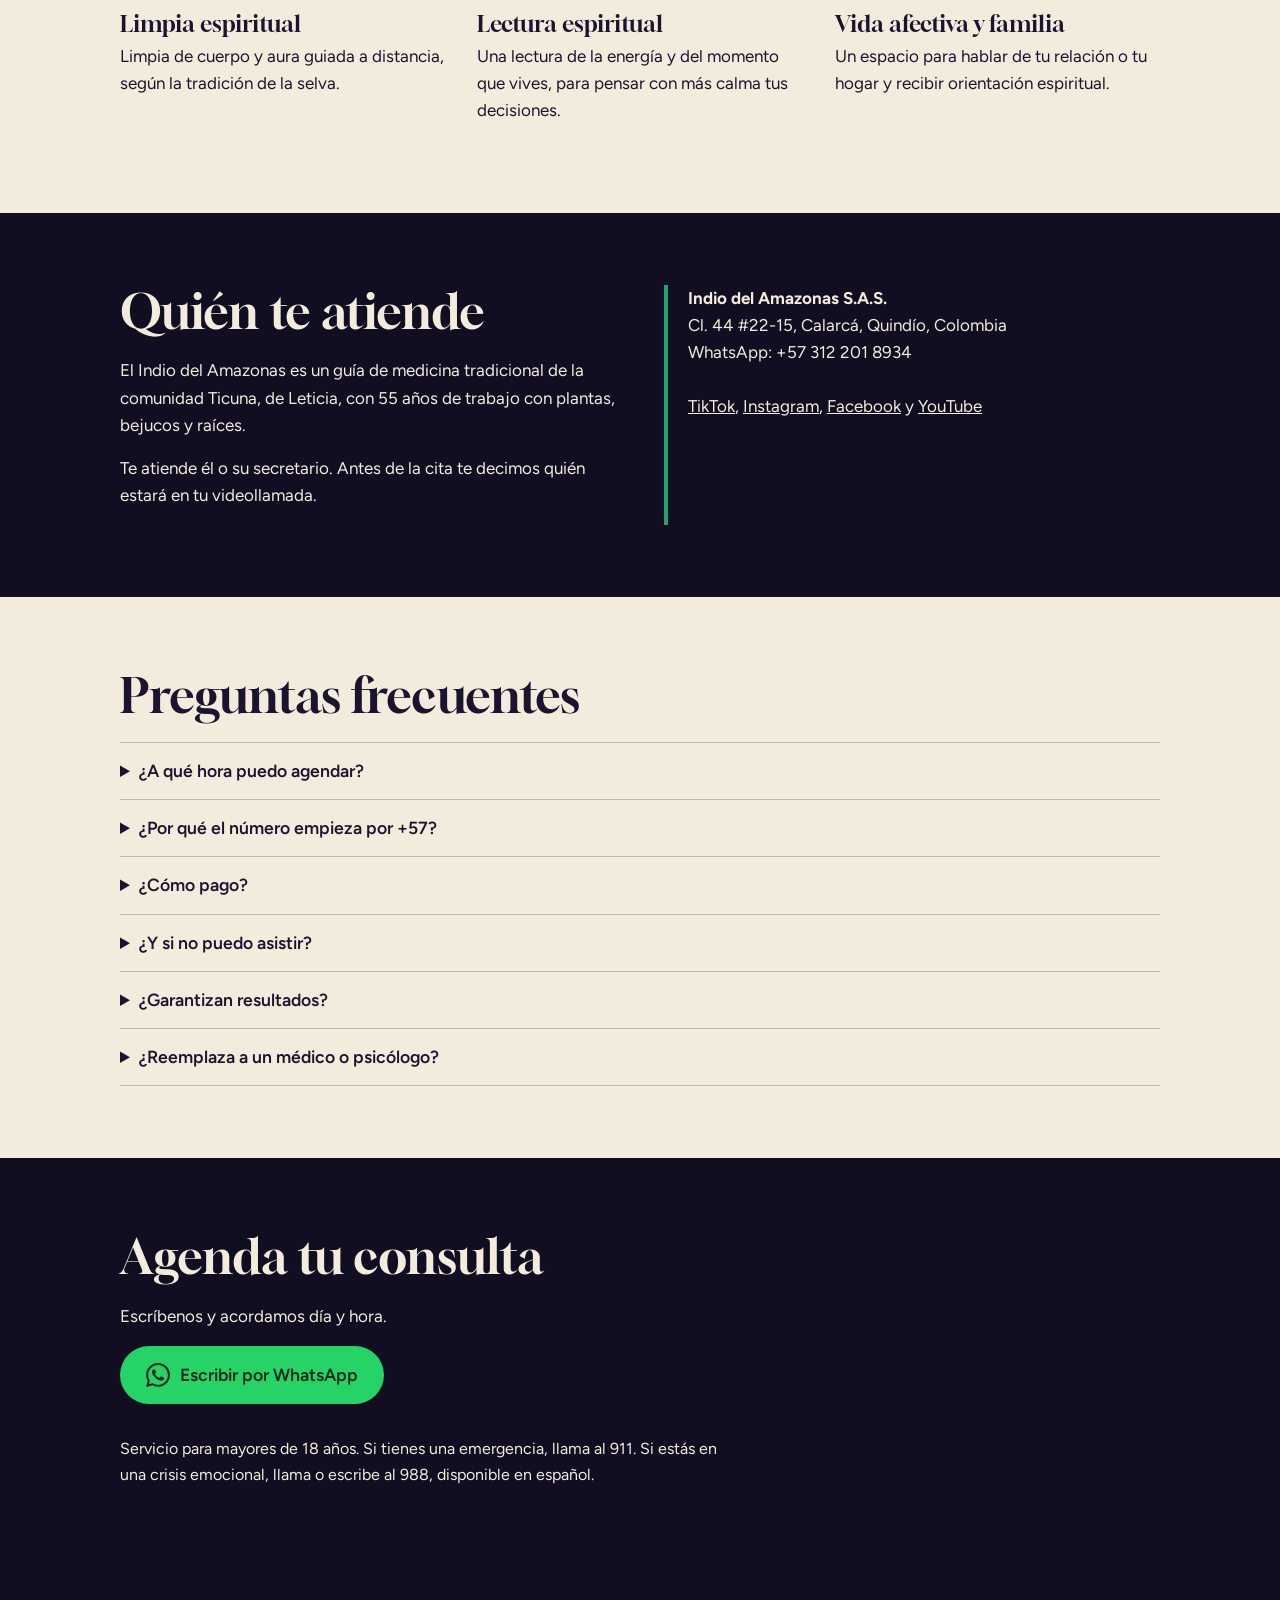
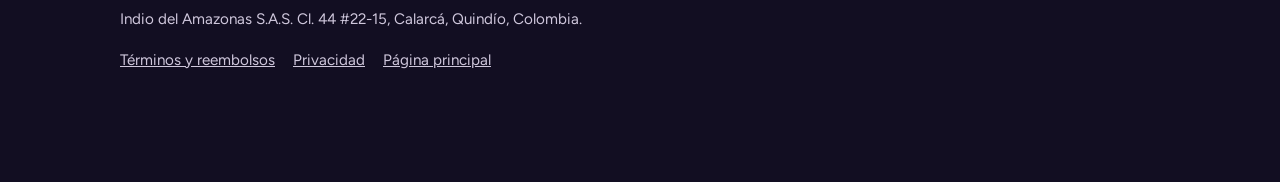
==== commit de06dc7f: "Agrega 'un solo pago' bajo el precio en ambas landings Co-Authored-By: Claude Opus 5.5 <noreply@anth" ====
--- a/consulta-virtual/index.html
+++ b/consulta-virtual/index.html
@@ -72,7 +72,7 @@
 <div class="chaquira" aria-hidden="true"></div>
 <main>
 <section class="precio" aria-label="Precio"><div class="ancho precio-grid">
-<p class="cifra">US$50<small>por consulta virtual de 30 minutos</small></p>
+<p class="cifra">US$50<small>Un solo pago por tu consulta virtual de 30 minutos</small></p>
 <ul><li>Atendemos de lunes a domingo, de 9:00 a. m. a 6:00 p. m., hora de Colombia.</li><li>Pagas antes de la cita.</li><li>Puedes pagar por PayPal, Western Union o MoneyGram.</li><li>Si necesitas otro servicio, lo cotizamos aparte y decides tú.</li></ul>
 </div></section>
 <section class="seccion"><div class="ancho"><h2>Cómo agendar</h2>
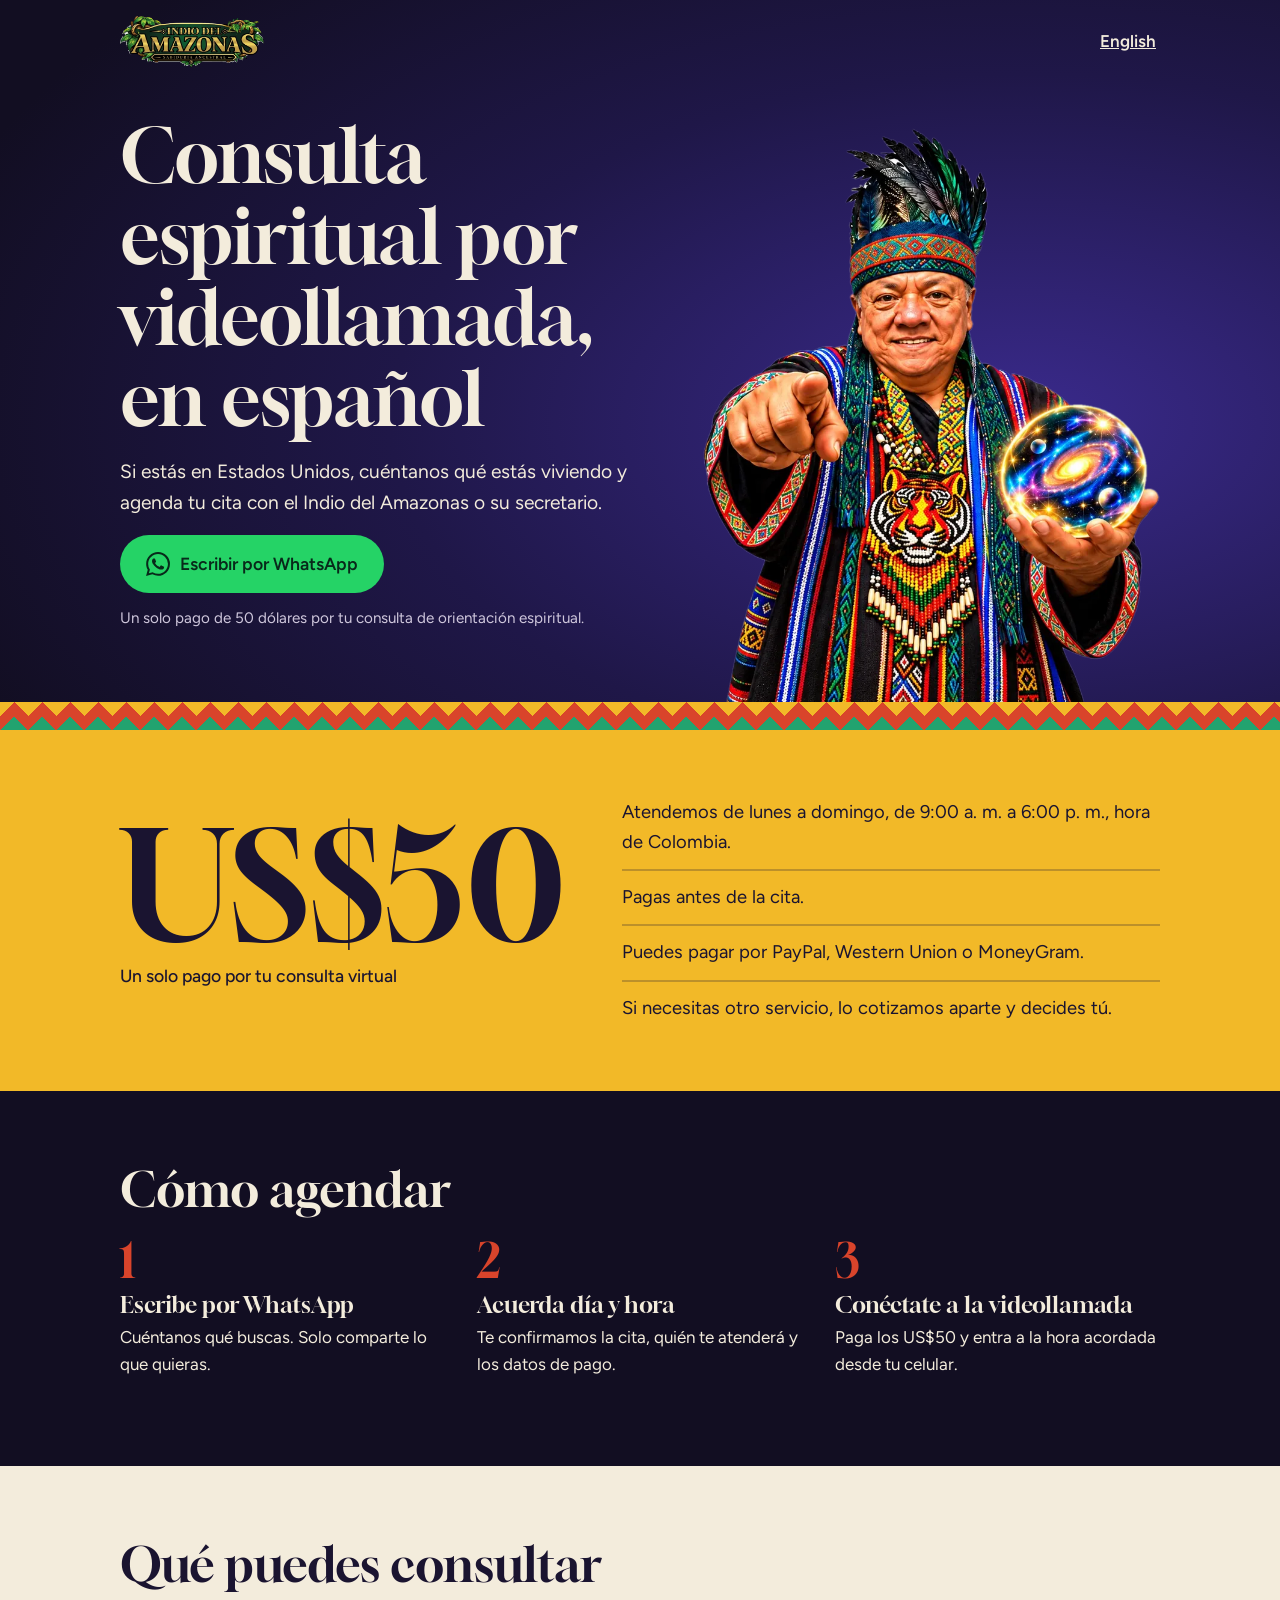
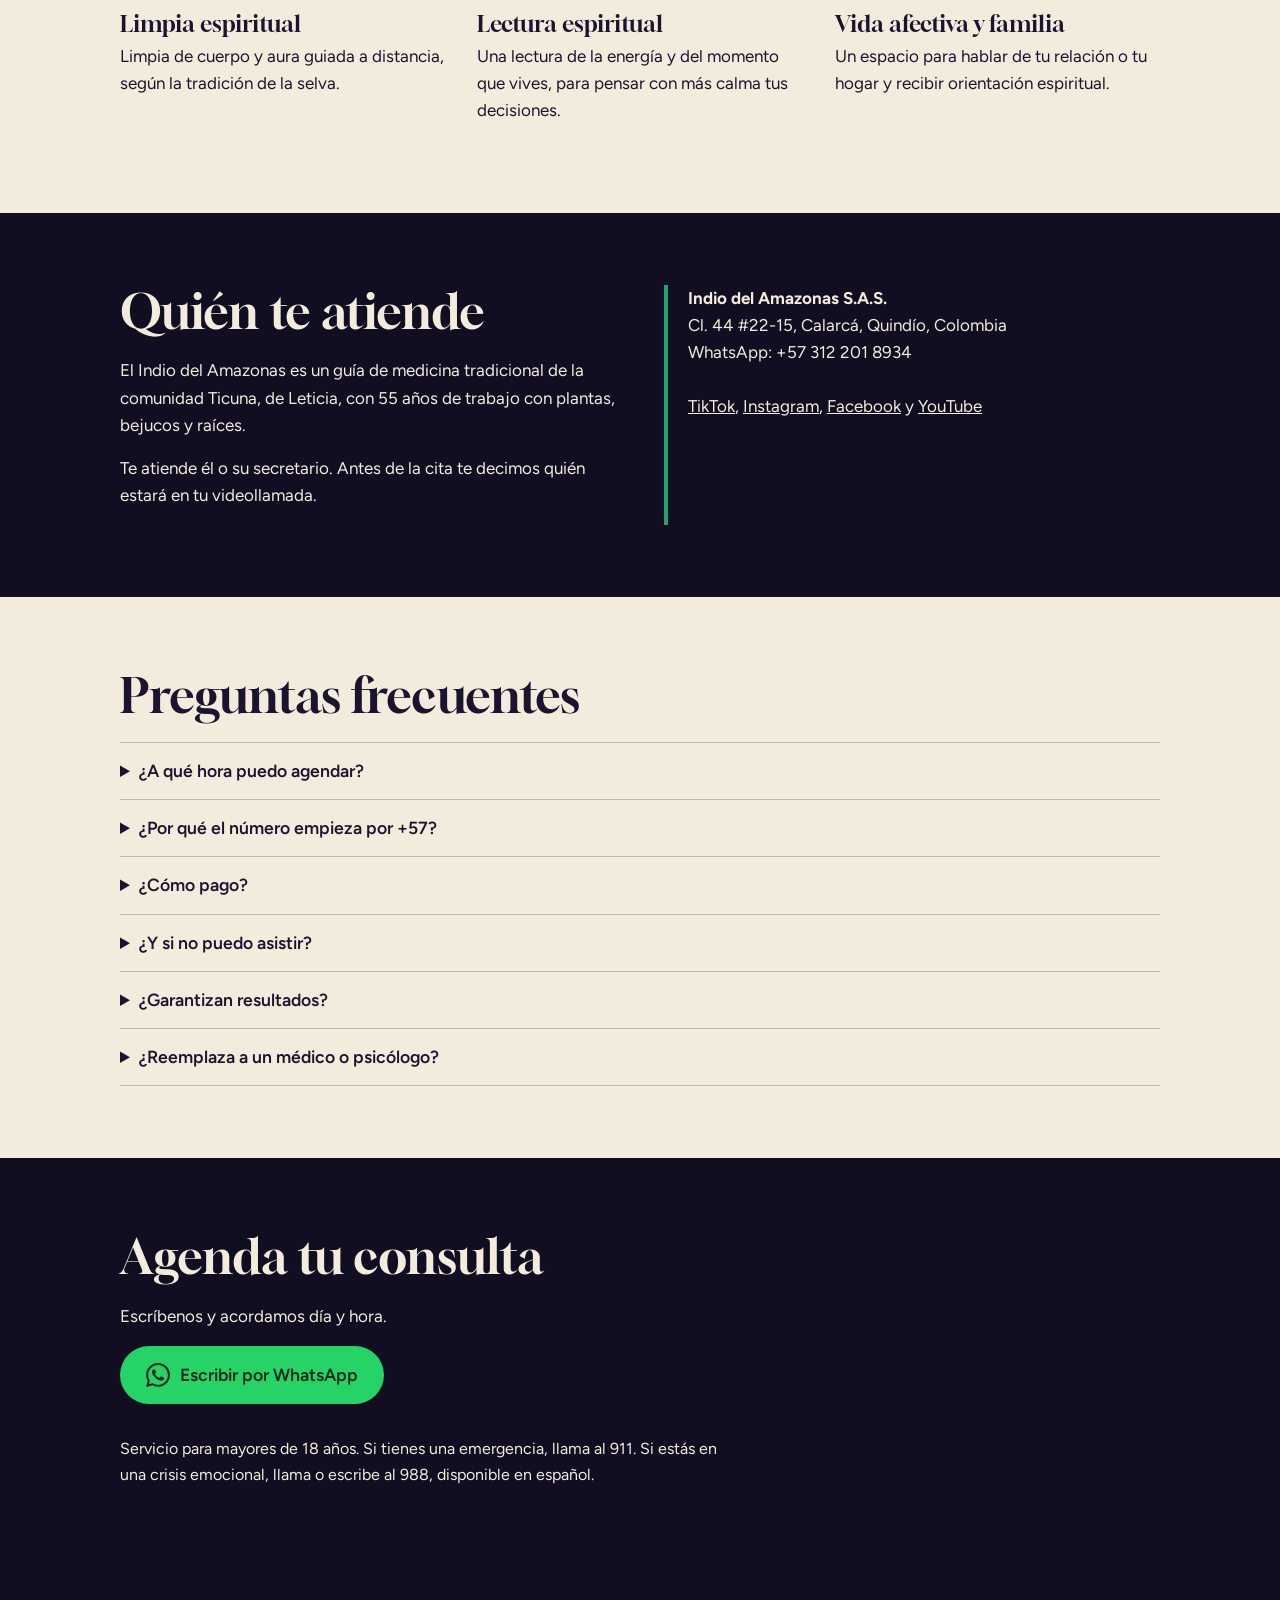
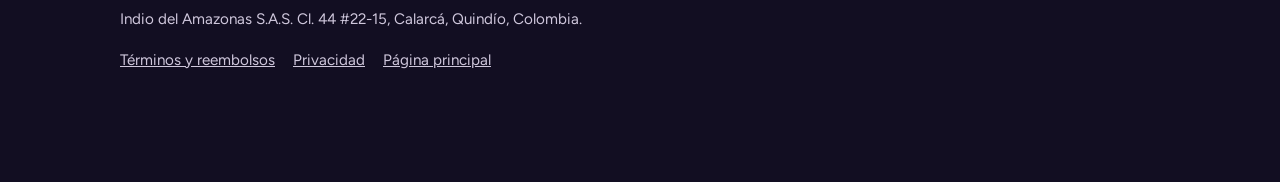
==== commit 4407e87c: "Quita la duración del texto bajo el precio en ambas landings Co-Authored-By: Claude Opus 5.5 <norepl" ====
--- a/consulta-virtual/index.html
+++ b/consulta-virtual/index.html
@@ -72,7 +72,7 @@
 <div class="chaquira" aria-hidden="true"></div>
 <main>
 <section class="precio" aria-label="Precio"><div class="ancho precio-grid">
-<p class="cifra">US$50<small>Un solo pago por tu consulta virtual de 30 minutos</small></p>
+<p class="cifra">US$50<small>Un solo pago por tu consulta virtual</small></p>
 <ul><li>Atendemos de lunes a domingo, de 9:00 a. m. a 6:00 p. m., hora de Colombia.</li><li>Pagas antes de la cita.</li><li>Puedes pagar por PayPal, Western Union o MoneyGram.</li><li>Si necesitas otro servicio, lo cotizamos aparte y decides tú.</li></ul>
 </div></section>
 <section class="seccion"><div class="ancho"><h2>Cómo agendar</h2>
